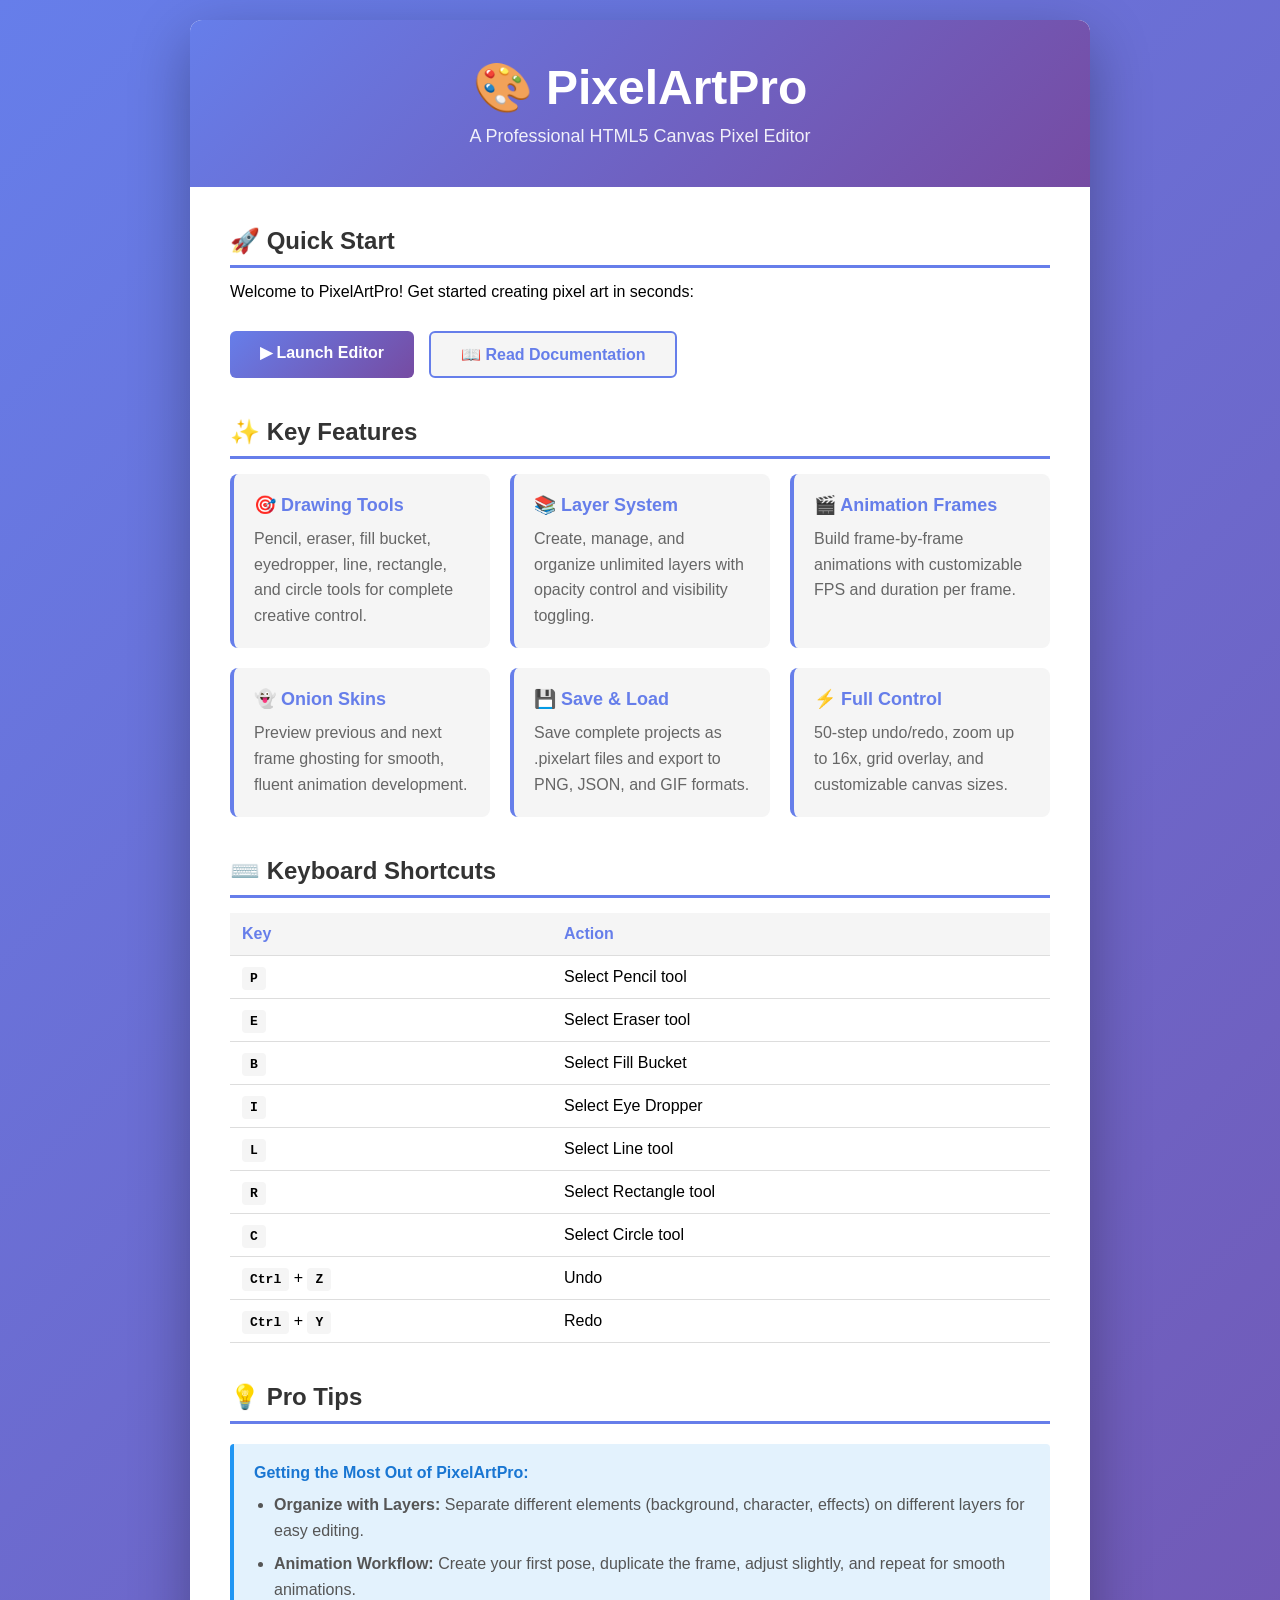
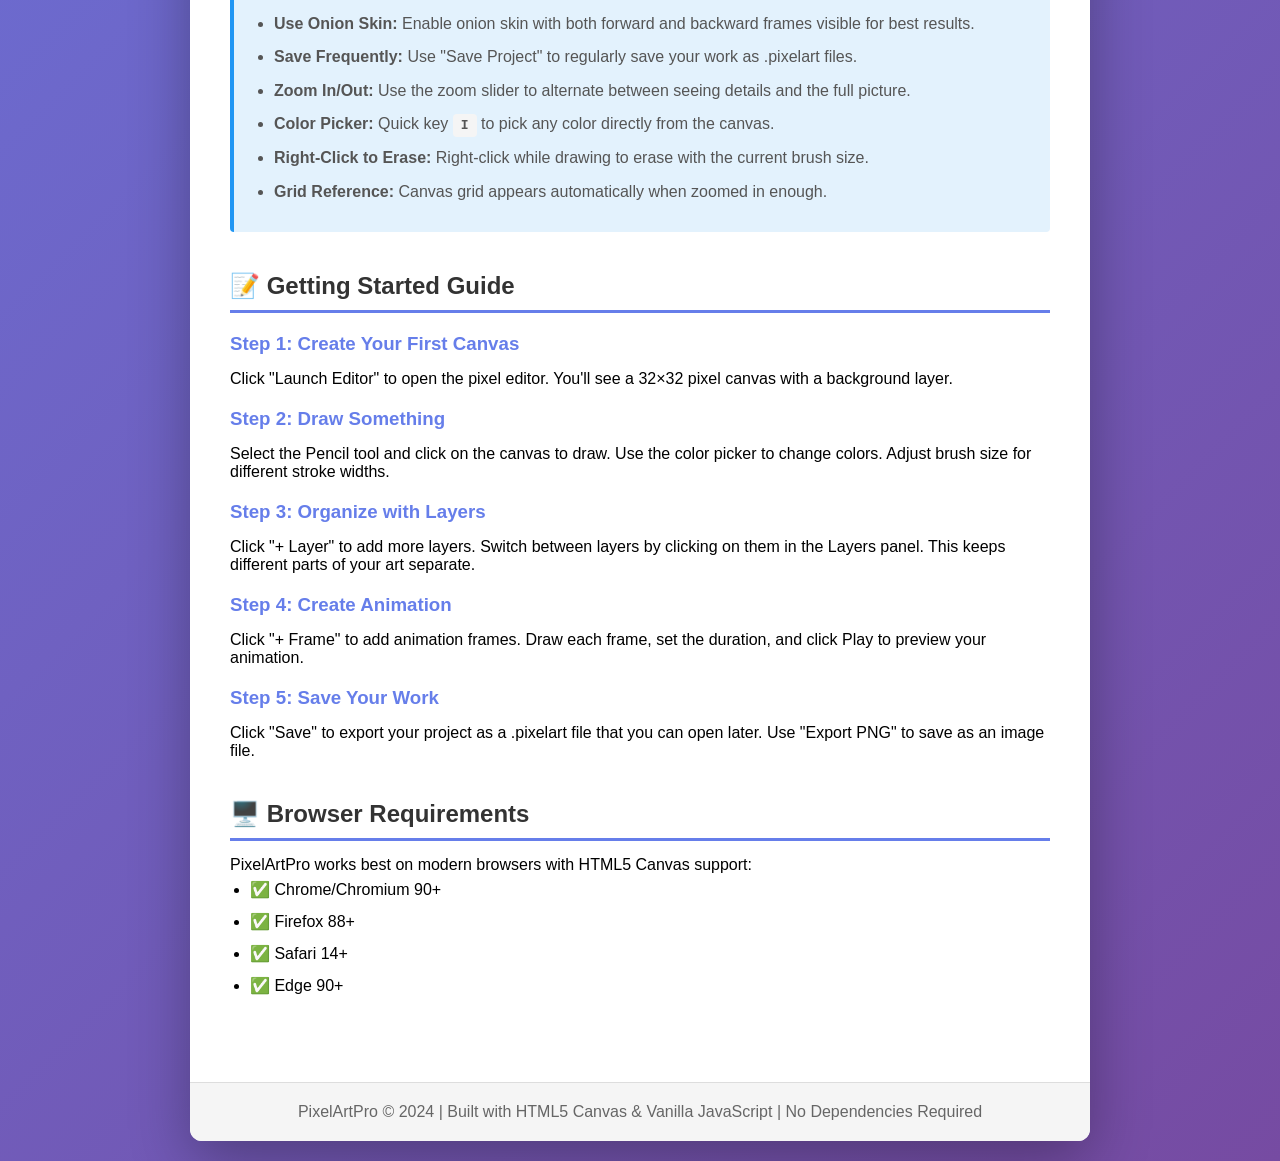
==== index-welcome.html @ 39158b32 "Boiler Plate Version" ====
<!DOCTYPE html>
<html lang="en">
<head>
    <meta charset="UTF-8">
    <meta name="viewport" content="width=device-width, initial-scale=1.0">
    <title>PixelArtPro - Get Started</title>
    <style>
        * {
            margin: 0;
            padding: 0;
            box-sizing: border-box;
        }

        body {
            font-family: 'Segoe UI', Tahoma, Geneva, Verdana, sans-serif;
            background: linear-gradient(135deg, #667eea 0%, #764ba2 100%);
            min-height: 100vh;
            display: flex;
            align-items: center;
            justify-content: center;
            padding: 20px;
        }

        .container {
            max-width: 900px;
            background: white;
            border-radius: 12px;
            box-shadow: 0 20px 60px rgba(0, 0, 0, 0.3);
            overflow: hidden;
        }

        .header {
            background: linear-gradient(135deg, #667eea 0%, #764ba2 100%);
            color: white;
            padding: 40px 20px;
            text-align: center;
        }

        .header h1 {
            font-size: 48px;
            margin-bottom: 10px;
        }

        .header p {
            font-size: 18px;
            opacity: 0.9;
        }

        .content {
            padding: 40px;
        }

        .section {
            margin-bottom: 40px;
        }

        .section h2 {
            color: #333;
            margin-bottom: 15px;
            font-size: 24px;
            border-bottom: 3px solid #667eea;
            padding-bottom: 10px;
        }

        .feature-grid {
            display: grid;
            grid-template-columns: repeat(auto-fit, minmax(250px, 1fr));
            gap: 20px;
            margin-bottom: 30px;
        }

        .feature-card {
            background: #f5f5f5;
            padding: 20px;
            border-radius: 8px;
            border-left: 4px solid #667eea;
        }

        .feature-card h3 {
            color: #667eea;
            margin-bottom: 10px;
            font-size: 18px;
        }

        .feature-card p {
            color: #666;
            line-height: 1.6;
        }

        .button-group {
            display: flex;
            gap: 15px;
            margin-top: 30px;
            flex-wrap: wrap;
        }

        .btn {
            padding: 12px 30px;
            border: none;
            border-radius: 6px;
            font-size: 16px;
            font-weight: 600;
            cursor: pointer;
            transition: all 0.3s ease;
            text-decoration: none;
            display: inline-block;
        }

        .btn-primary {
            background: linear-gradient(135deg, #667eea 0%, #764ba2 100%);
            color: white;
        }

        .btn-primary:hover {
            transform: translateY(-2px);
            box-shadow: 0 10px 20px rgba(102, 126, 234, 0.4);
        }

        .btn-secondary {
            background: #f5f5f5;
            color: #667eea;
            border: 2px solid #667eea;
        }

        .btn-secondary:hover {
            background: #667eea;
            color: white;
        }

        .shortcut-table {
            width: 100%;
            border-collapse: collapse;
            margin-top: 15px;
        }

        .shortcut-table th,
        .shortcut-table td {
            padding: 12px;
            text-align: left;
            border-bottom: 1px solid #ddd;
        }

        .shortcut-table th {
            background: #f5f5f5;
            font-weight: 600;
            color: #667eea;
        }

        .shortcut-table tr:hover {
            background: #f9f9f9;
        }

        .key {
            background: #f5f5f5;
            padding: 4px 8px;
            border-radius: 4px;
            font-family: monospace;
            font-weight: 600;
        }

        .tips {
            background: #e3f2fd;
            border-left: 4px solid #2196f3;
            padding: 20px;
            border-radius: 4px;
            margin-top: 20px;
        }

        .tips h4 {
            color: #1976d2;
            margin-bottom: 10px;
        }

        .tips ul {
            margin-left: 20px;
            color: #555;
        }

        .tips li {
            margin-bottom: 8px;
            line-height: 1.6;
        }

        footer {
            background: #f5f5f5;
            padding: 20px;
            text-align: center;
            color: #666;
            border-top: 1px solid #ddd;
        }
    </style>
</head>
<body>
    <div class="container">
        <div class="header">
            <h1>🎨 PixelArtPro</h1>
            <p>A Professional HTML5 Canvas Pixel Editor</p>
        </div>

        <div class="content">
            <!-- Quick Start -->
            <div class="section">
                <h2>🚀 Quick Start</h2>
                <p>Welcome to PixelArtPro! Get started creating pixel art in seconds:</p>
                <div class="button-group">
                    <a href="index.html" class="btn btn-primary">▶ Launch Editor</a>
                    <a href="README.md" class="btn btn-secondary">📖 Read Documentation</a>
                </div>
            </div>

            <!-- Features -->
            <div class="section">
                <h2>✨ Key Features</h2>
                <div class="feature-grid">
                    <div class="feature-card">
                        <h3>🎯 Drawing Tools</h3>
                        <p>Pencil, eraser, fill bucket, eyedropper, line, rectangle, and circle tools for complete creative control.</p>
                    </div>
                    <div class="feature-card">
                        <h3>📚 Layer System</h3>
                        <p>Create, manage, and organize unlimited layers with opacity control and visibility toggling.</p>
                    </div>
                    <div class="feature-card">
                        <h3>🎬 Animation Frames</h3>
                        <p>Build frame-by-frame animations with customizable FPS and duration per frame.</p>
                    </div>
                    <div class="feature-card">
                        <h3>👻 Onion Skins</h3>
                        <p>Preview previous and next frame ghosting for smooth, fluent animation development.</p>
                    </div>
                    <div class="feature-card">
                        <h3>💾 Save & Load</h3>
                        <p>Save complete projects as .pixelart files and export to PNG, JSON, and GIF formats.</p>
                    </div>
                    <div class="feature-card">
                        <h3>⚡ Full Control</h3>
                        <p>50-step undo/redo, zoom up to 16x, grid overlay, and customizable canvas sizes.</p>
                    </div>
                </div>
            </div>

            <!-- Keyboard Shortcuts -->
            <div class="section">
                <h2>⌨️ Keyboard Shortcuts</h2>
                <table class="shortcut-table">
                    <thead>
                        <tr>
                            <th>Key</th>
                            <th>Action</th>
                        </tr>
                    </thead>
                    <tbody>
                        <tr>
                            <td><span class="key">P</span></td>
                            <td>Select Pencil tool</td>
                        </tr>
                        <tr>
                            <td><span class="key">E</span></td>
                            <td>Select Eraser tool</td>
                        </tr>
                        <tr>
                            <td><span class="key">B</span></td>
                            <td>Select Fill Bucket</td>
                        </tr>
                        <tr>
                            <td><span class="key">I</span></td>
                            <td>Select Eye Dropper</td>
                        </tr>
                        <tr>
                            <td><span class="key">L</span></td>
                            <td>Select Line tool</td>
                        </tr>
                        <tr>
                            <td><span class="key">R</span></td>
                            <td>Select Rectangle tool</td>
                        </tr>
                        <tr>
                            <td><span class="key">C</span></td>
                            <td>Select Circle tool</td>
                        </tr>
                        <tr>
                            <td><span class="key">Ctrl</span> + <span class="key">Z</span></td>
                            <td>Undo</td>
                        </tr>
                        <tr>
                            <td><span class="key">Ctrl</span> + <span class="key">Y</span></td>
                            <td>Redo</td>
                        </tr>
                    </tbody>
                </table>
            </div>

            <!-- Tips -->
            <div class="section">
                <h2>💡 Pro Tips</h2>
                <div class="tips">
                    <h4>Getting the Most Out of PixelArtPro:</h4>
                    <ul>
                        <li><strong>Organize with Layers:</strong> Separate different elements (background, character, effects) on different layers for easy editing.</li>
                        <li><strong>Animation Workflow:</strong> Create your first pose, duplicate the frame, adjust slightly, and repeat for smooth animations.</li>
                        <li><strong>Use Onion Skin:</strong> Enable onion skin with both forward and backward frames visible for best results.</li>
                        <li><strong>Save Frequently:</strong> Use "Save Project" to regularly save your work as .pixelart files.</li>
                        <li><strong>Zoom In/Out:</strong> Use the zoom slider to alternate between seeing details and the full picture.</li>
                        <li><strong>Color Picker:</strong> Quick key <span class="key">I</span> to pick any color directly from the canvas.</li>
                        <li><strong>Right-Click to Erase:</strong> Right-click while drawing to erase with the current brush size.</li>
                        <li><strong>Grid Reference:</strong> Canvas grid appears automatically when zoomed in enough.</li>
                    </ul>
                </div>
            </div>

            <!-- Getting Started Guide -->
            <div class="section">
                <h2>📝 Getting Started Guide</h2>
                <h3 style="color: #667eea; margin: 20px 0 15px 0;">Step 1: Create Your First Canvas</h3>
                <p>Click "Launch Editor" to open the pixel editor. You'll see a 32×32 pixel canvas with a background layer.</p>

                <h3 style="color: #667eea; margin: 20px 0 15px 0;">Step 2: Draw Something</h3>
                <p>Select the Pencil tool and click on the canvas to draw. Use the color picker to change colors. Adjust brush size for different stroke widths.</p>

                <h3 style="color: #667eea; margin: 20px 0 15px 0;">Step 3: Organize with Layers</h3>
                <p>Click "+ Layer" to add more layers. Switch between layers by clicking on them in the Layers panel. This keeps different parts of your art separate.</p>

                <h3 style="color: #667eea; margin: 20px 0 15px 0;">Step 4: Create Animation</h3>
                <p>Click "+ Frame" to add animation frames. Draw each frame, set the duration, and click Play to preview your animation.</p>

                <h3 style="color: #667eea; margin: 20px 0 15px 0;">Step 5: Save Your Work</h3>
                <p>Click "Save" to export your project as a .pixelart file that you can open later. Use "Export PNG" to save as an image file.</p>
            </div>

            <!-- Browser Support -->
            <div class="section">
                <h2>🖥️ Browser Requirements</h2>
                <p>PixelArtPro works best on modern browsers with HTML5 Canvas support:</p>
                <ul style="margin-left: 20px; line-height: 2;">
                    <li>✅ Chrome/Chromium 90+</li>
                    <li>✅ Firefox 88+</li>
                    <li>✅ Safari 14+</li>
                    <li>✅ Edge 90+</li>
                </ul>
            </div>
        </div>

        <footer>
            <p>PixelArtPro © 2024 | Built with HTML5 Canvas & Vanilla JavaScript | No Dependencies Required</p>
        </footer>
    </div>
</body>
</html>
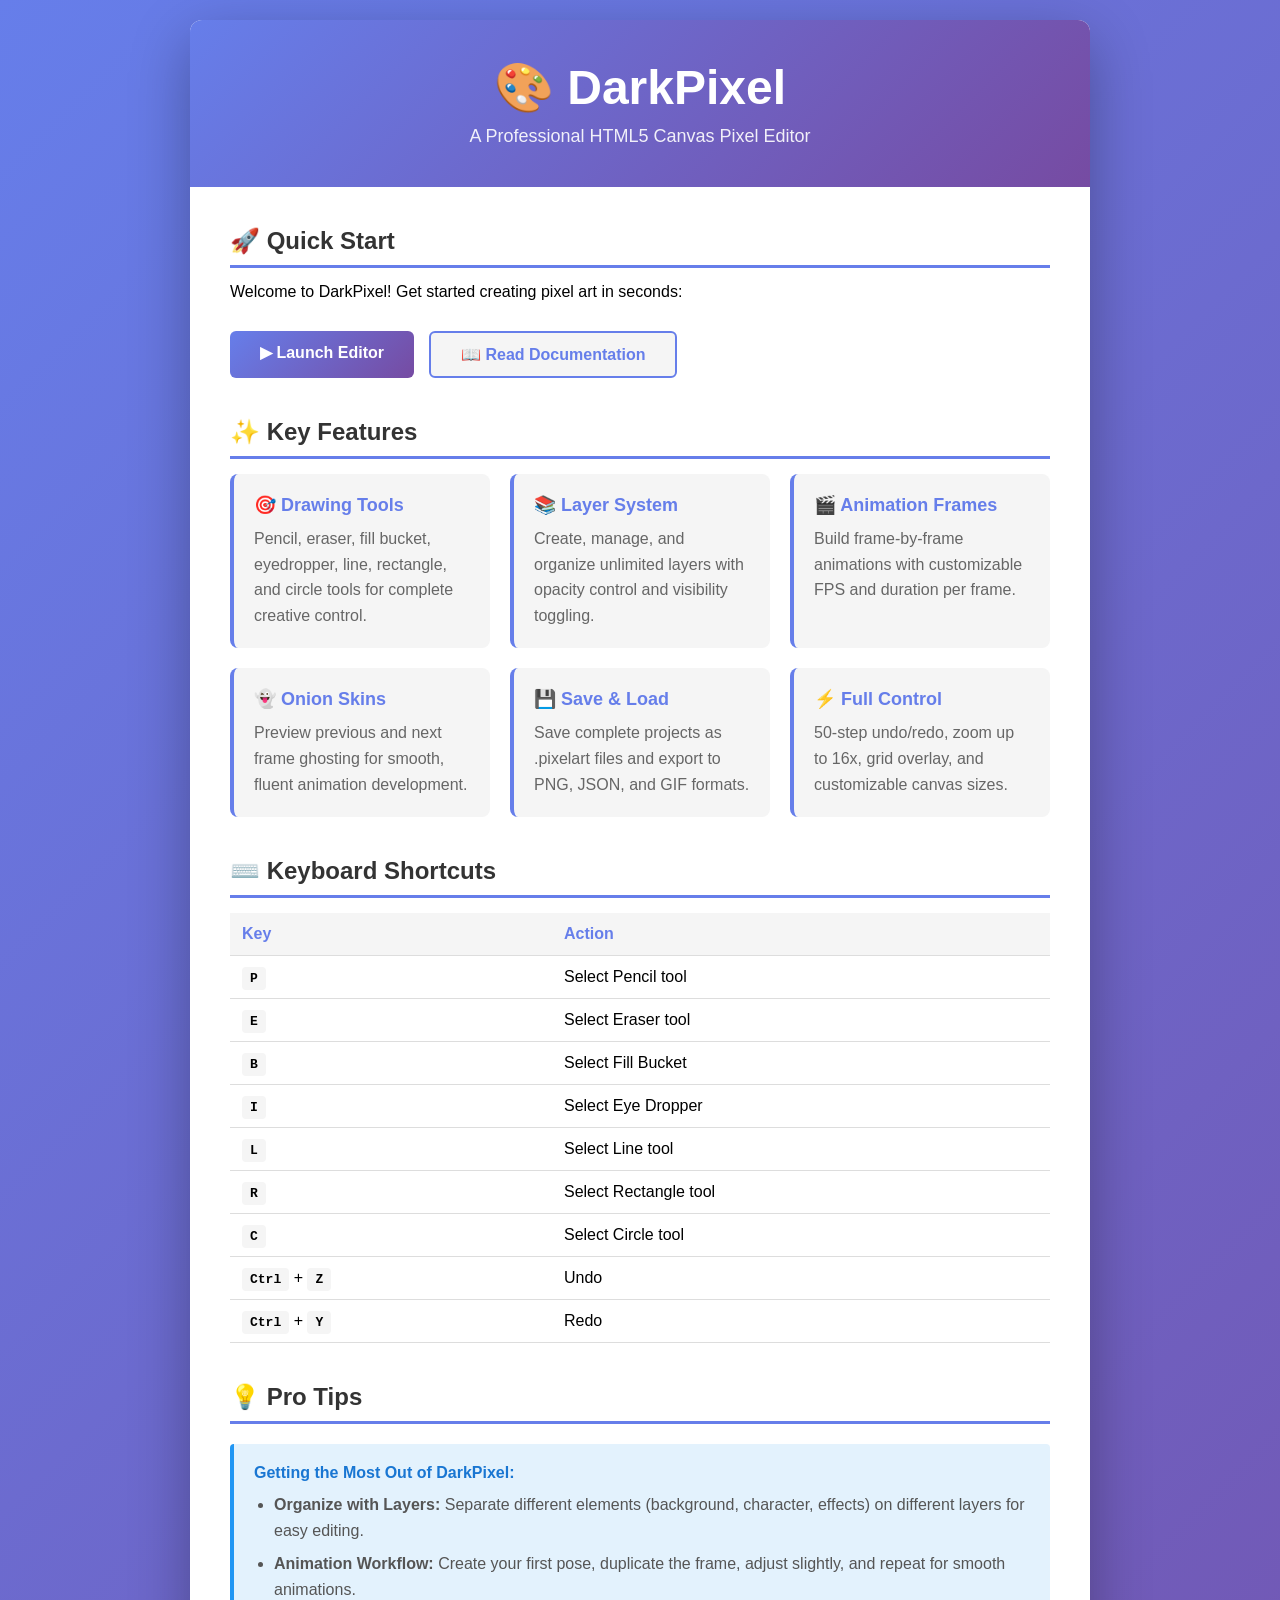
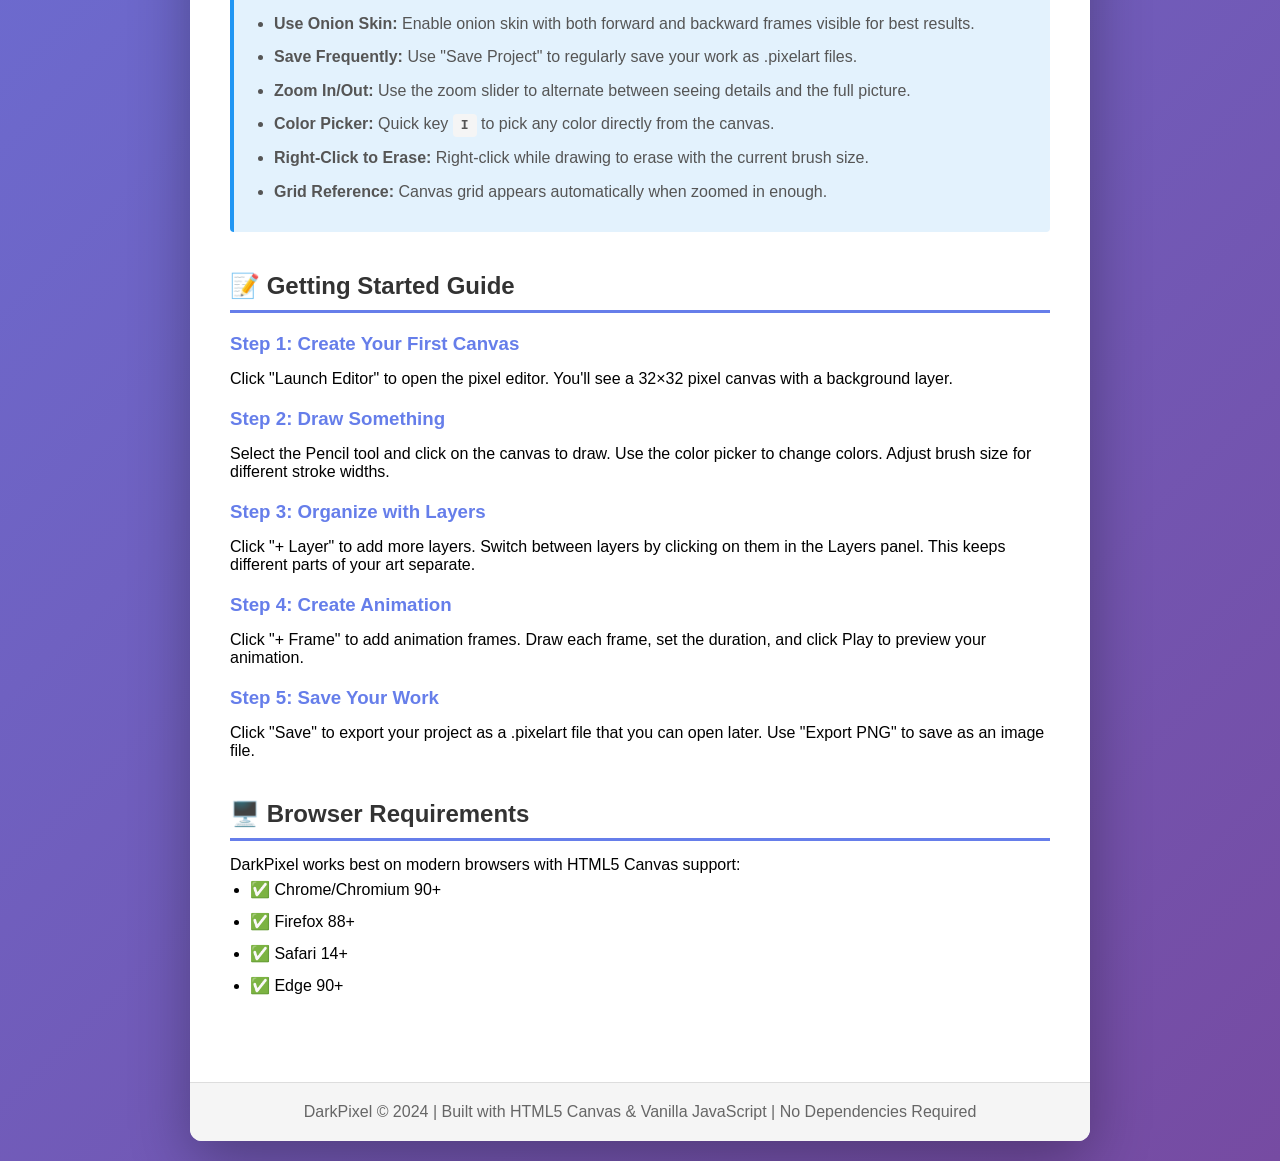
==== commit 5ce4c401: "update ux" ====
--- a/index-welcome.html
+++ b/index-welcome.html
@@ -3,7 +3,7 @@
 <head>
     <meta charset="UTF-8">
     <meta name="viewport" content="width=device-width, initial-scale=1.0">
-    <title>PixelArtPro - Get Started</title>
+    <title>DarkPixel - Get Started</title>
     <style>
         * {
             margin: 0;
@@ -193,7 +193,7 @@
 <body>
     <div class="container">
         <div class="header">
-            <h1>🎨 PixelArtPro</h1>
+            <h1>🎨 DarkPixel</h1>
             <p>A Professional HTML5 Canvas Pixel Editor</p>
         </div>
 
@@ -201,7 +201,7 @@
             <!-- Quick Start -->
             <div class="section">
                 <h2>🚀 Quick Start</h2>
-                <p>Welcome to PixelArtPro! Get started creating pixel art in seconds:</p>
+                <p>Welcome to DarkPixel! Get started creating pixel art in seconds:</p>
                 <div class="button-group">
                     <a href="index.html" class="btn btn-primary">▶ Launch Editor</a>
                     <a href="README.md" class="btn btn-secondary">📖 Read Documentation</a>
@@ -294,7 +294,7 @@
             <div class="section">
                 <h2>💡 Pro Tips</h2>
                 <div class="tips">
-                    <h4>Getting the Most Out of PixelArtPro:</h4>
+                    <h4>Getting the Most Out of DarkPixel:</h4>
                     <ul>
                         <li><strong>Organize with Layers:</strong> Separate different elements (background, character, effects) on different layers for easy editing.</li>
                         <li><strong>Animation Workflow:</strong> Create your first pose, duplicate the frame, adjust slightly, and repeat for smooth animations.</li>
@@ -330,7 +330,7 @@
             <!-- Browser Support -->
             <div class="section">
                 <h2>🖥️ Browser Requirements</h2>
-                <p>PixelArtPro works best on modern browsers with HTML5 Canvas support:</p>
+                <p>DarkPixel works best on modern browsers with HTML5 Canvas support:</p>
                 <ul style="margin-left: 20px; line-height: 2;">
                     <li>✅ Chrome/Chromium 90+</li>
                     <li>✅ Firefox 88+</li>
@@ -341,7 +341,7 @@
         </div>
 
         <footer>
-            <p>PixelArtPro © 2024 | Built with HTML5 Canvas & Vanilla JavaScript | No Dependencies Required</p>
+            <p>DarkPixel © 2024 | Built with HTML5 Canvas & Vanilla JavaScript | No Dependencies Required</p>
         </footer>
     </div>
 </body>
